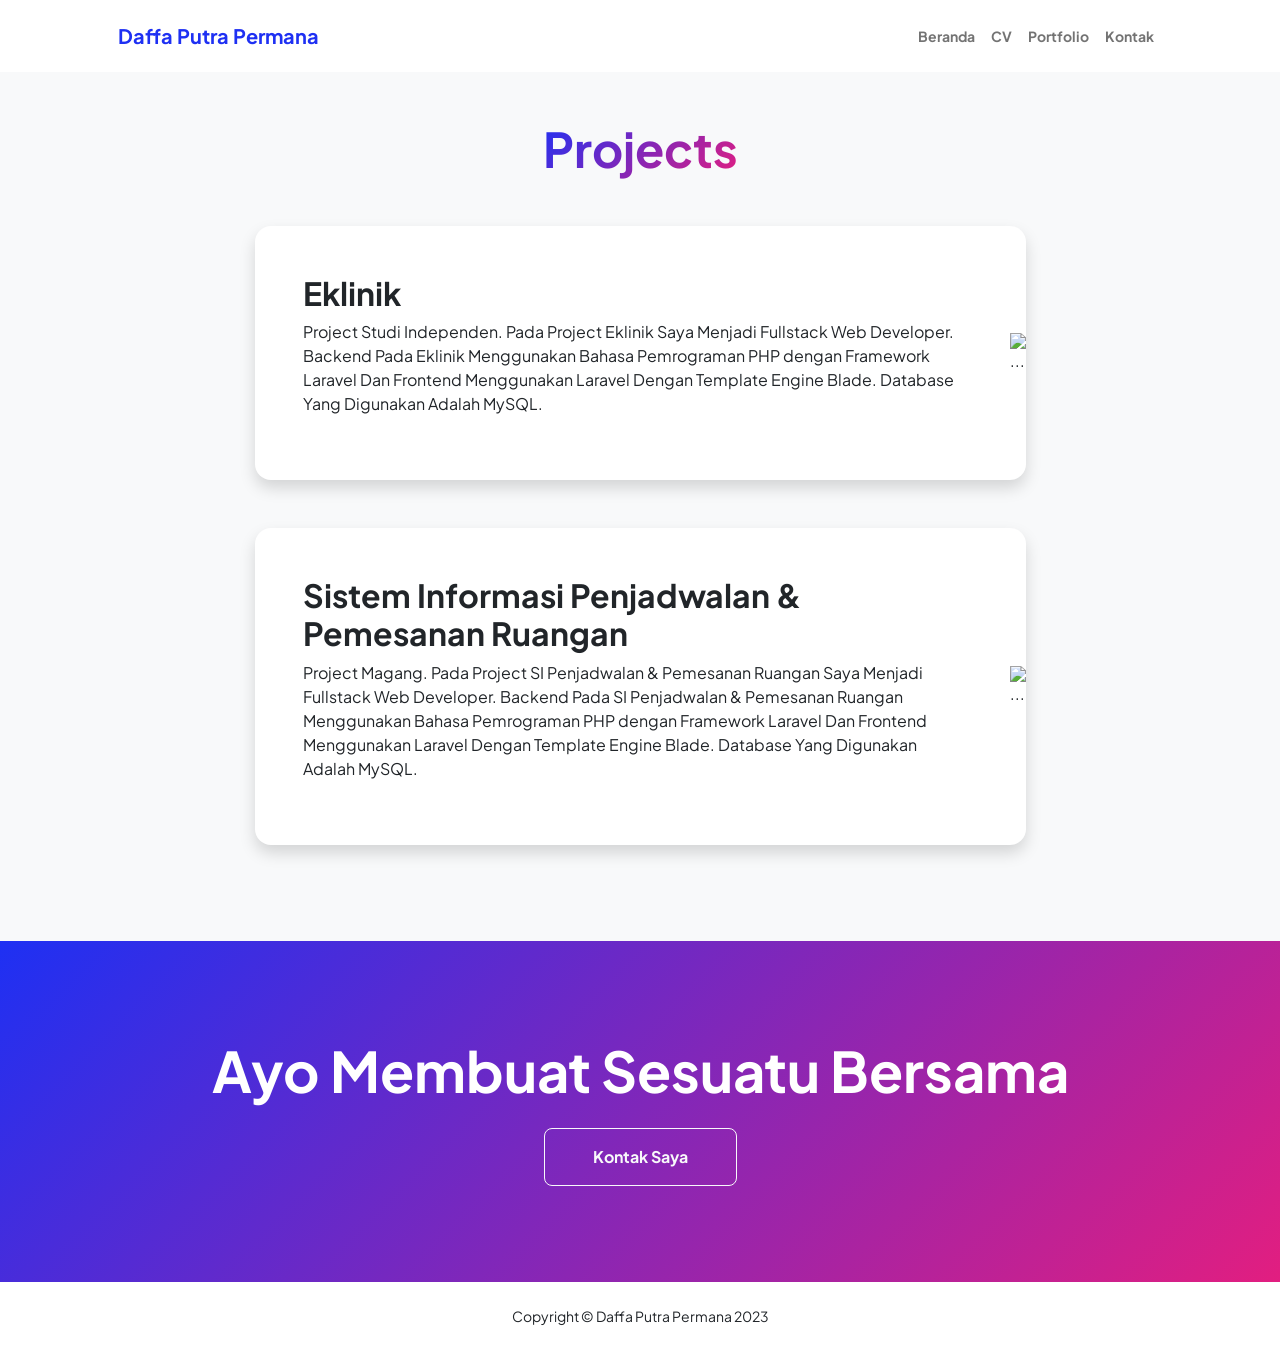
==== projects.html @ 00206218 "first commit" ====
<!DOCTYPE html>
<html lang="en">
  <head>
    <meta charset="utf-8" />
    <meta name="viewport" content="width=device-width, initial-scale=1, shrink-to-fit=no" />
    <meta name="description" content="" />
    <meta name="author" content="" />
    <title>Portfolio | Daffa Putra Permana</title>
    <!-- Favicon-->
    <link rel="icon" type="image/x-icon" href="assets/favicon.ico" />
    <!-- Custom Google font-->
    <link rel="preconnect" href="https://fonts.googleapis.com" />
    <link rel="preconnect" href="https://fonts.gstatic.com" crossorigin />
    <link href="https://fonts.googleapis.com/css2?family=Plus+Jakarta+Sans:wght@100;200;300;400;500;600;700;800;900&amp;display=swap" rel="stylesheet" />
    <!-- Bootstrap icons-->
    <link href="https://cdn.jsdelivr.net/npm/bootstrap-icons@1.8.1/font/bootstrap-icons.css" rel="stylesheet" />
    <!-- Core theme CSS (includes Bootstrap)-->
    <link href="css/styles.css" rel="stylesheet" />
  </head>
  <body class="d-flex flex-column h-100 bg-light">
    <main class="flex-shrink-0">
      <!-- Navigation-->
      <nav class="navbar navbar-expand-lg navbar-light bg-white py-3">
        <div class="container px-5">
          <a class="navbar-brand" href="index.html"><span class="fw-bolder text-primary">Daffa Putra Permana</span></a>
          <button class="navbar-toggler" type="button" data-bs-toggle="collapse" data-bs-target="#navbarSupportedContent" aria-controls="navbarSupportedContent" aria-expanded="false" aria-label="Toggle navigation">
            <span class="navbar-toggler-icon"></span>
          </button>
          <div class="collapse navbar-collapse" id="navbarSupportedContent">
            <ul class="navbar-nav ms-auto mb-2 mb-lg-0 small fw-bolder">
              <li class="nav-item"><a class="nav-link" href="index.html">Beranda</a></li>
              <li class="nav-item"><a class="nav-link" href="resume.html">CV</a></li>
              <li class="nav-item"><a class="nav-link" href="projects.html">Portfolio</a></li>
              <li class="nav-item"><a class="nav-link" href="contact.html">Kontak</a></li>
            </ul>
          </div>
        </div>
      </nav>
      <!-- Projects Section-->
      <section class="py-5">
        <div class="container px-5 mb-5">
          <div class="text-center mb-5">
            <h1 class="display-5 fw-bolder mb-0"><span class="text-gradient d-inline">Projects</span></h1>
          </div>
          <div class="row gx-5 justify-content-center">
            <div class="col-lg-11 col-xl-9 col-xxl-8">
              <!-- Project Card 1-->
              <div class="card overflow-hidden shadow rounded-4 border-0 mb-5">
                <div class="card-body p-0">
                  <div class="d-flex align-items-center">
                    <div class="p-5">
                      <h2 class="fw-bolder">Eklinik</h2>
                      <p>
                        Project Studi Independen. Pada Project Eklinik Saya Menjadi Fullstack Web Developer. Backend Pada Eklinik Menggunakan Bahasa Pemrograman PHP dengan Framework Laravel Dan Frontend Menggunakan Laravel Dengan Template Engine Blade.
                        Database Yang Digunakan Adalah MySQL.
                      </p>
                    </div>
                    <img class="img-fluid" src="https://dummyimage.com/300x400/343a40/6c757d" alt="..." />
                  </div>
                </div>
              </div>
              <!-- Project Card 2-->
              <div class="card overflow-hidden shadow rounded-4 border-0">
                <div class="card-body p-0">
                  <div class="d-flex align-items-center">
                    <div class="p-5">
                      <h2 class="fw-bolder">Sistem Informasi Penjadwalan & Pemesanan Ruangan</h2>
                      <p>
                        Project Magang. Pada Project SI Penjadwalan & Pemesanan Ruangan Saya Menjadi Fullstack Web Developer. Backend Pada SI Penjadwalan & Pemesanan Ruangan Menggunakan Bahasa Pemrograman PHP dengan Framework Laravel Dan Frontend Menggunakan
                        Laravel Dengan Template Engine Blade. Database Yang Digunakan Adalah MySQL.
                      </p>
                    </div>
                    <img class="img-fluid" src="https://dummyimage.com/300x400/343a40/6c757d" alt="..." />
                  </div>
                </div>
              </div>
            </div>
          </div>
        </div>
      </section>
      <!-- Call to action section-->
      <section class="py-5 bg-gradient-primary-to-secondary text-white">
        <div class="container px-5 my-5">
          <div class="text-center">
            <h2 class="display-4 fw-bolder mb-4">Ayo Membuat Sesuatu Bersama</h2>
            <a class="btn btn-outline-light btn-lg px-5 py-3 fs-6 fw-bolder" href="contact.html">Kontak Saya</a>
          </div>
        </div>
      </section>
    </main>
    <!-- Footer-->
    <footer class="bg-white py-4 mt-auto">
      <div class="container px-5">
        <div class="row align-items-center justify-content-center flex-sm-row">
          <div class="col-auto"><div class="small m-0">Copyright &copy; Daffa Putra Permana 2023</div></div>
        </div>
      </div>
    </footer>
    <!-- Bootstrap core JS-->
    <script src="https://cdn.jsdelivr.net/npm/bootstrap@5.2.3/dist/js/bootstrap.bundle.min.js"></script>
    <!-- Core theme JS-->
    <script src="js/scripts.js"></script>
  </body>
</html>
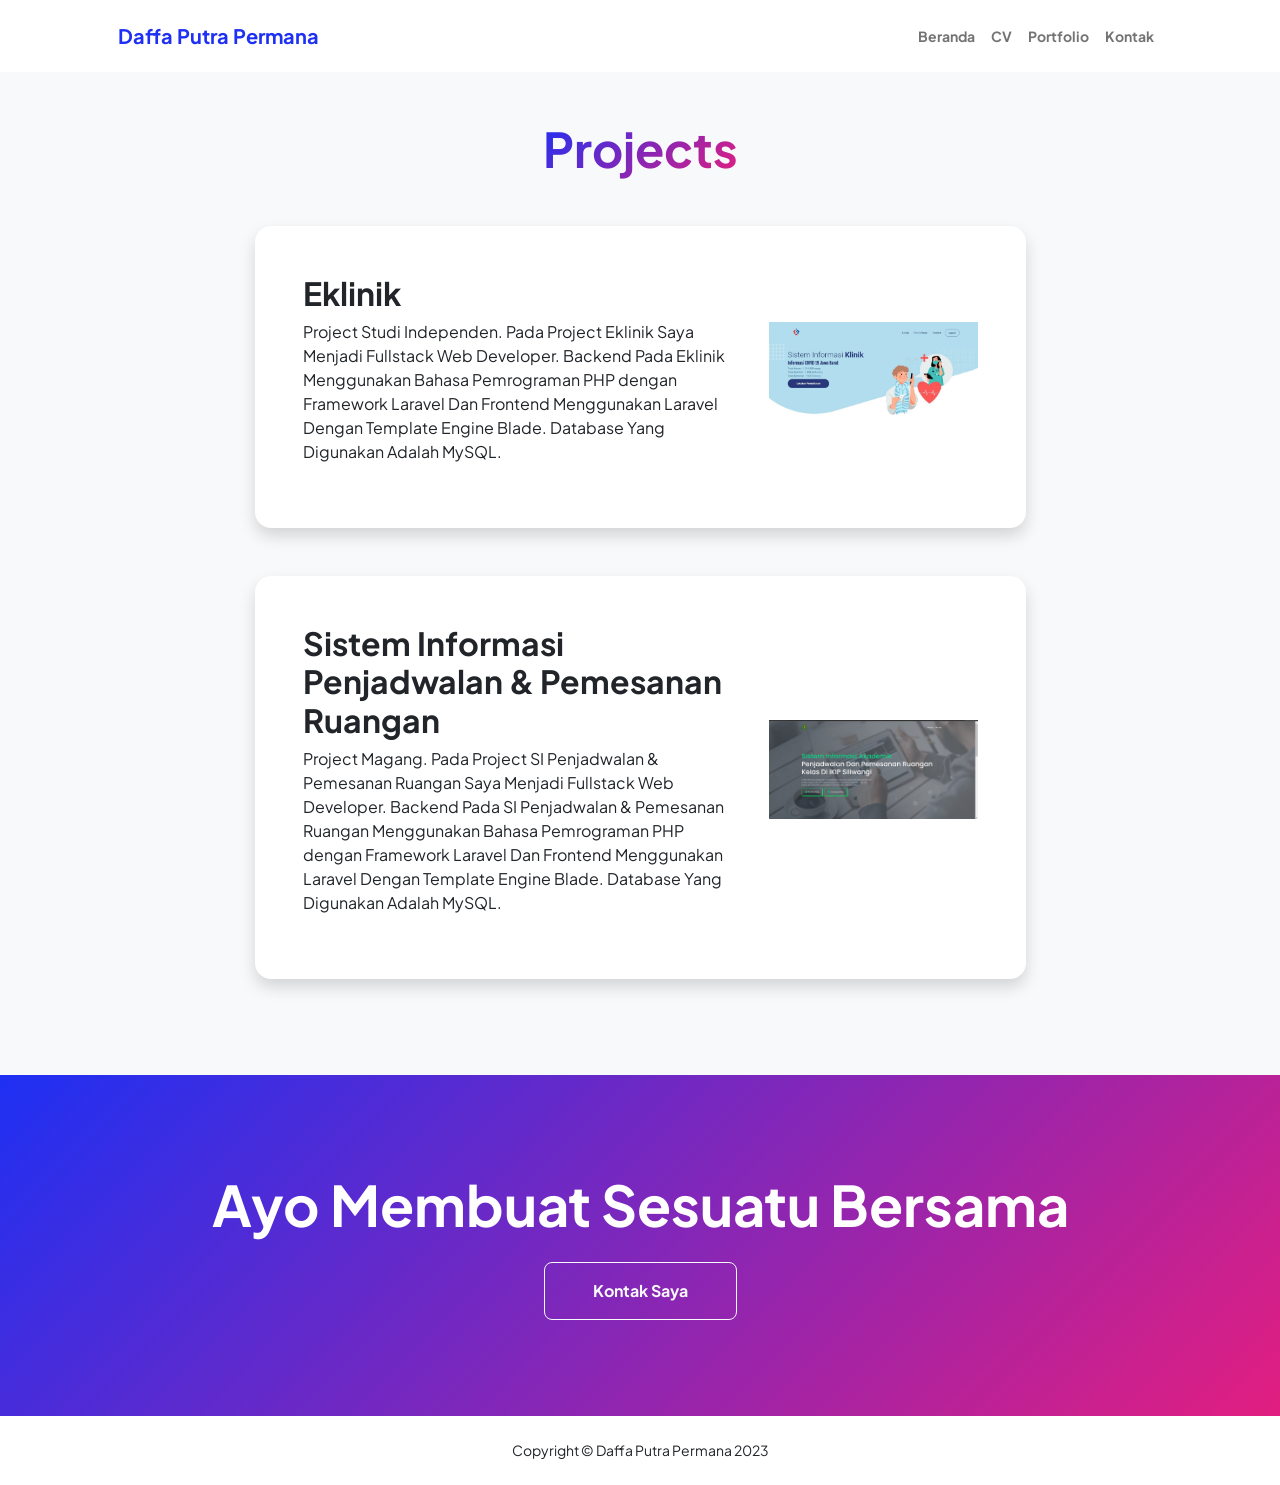
==== commit c4476238: "fixing" ====
--- a/projects.html
+++ b/projects.html
@@ -49,13 +49,21 @@
                 <div class="card-body p-0">
                   <div class="d-flex align-items-center">
                     <div class="p-5">
-                      <h2 class="fw-bolder">Eklinik</h2>
-                      <p>
-                        Project Studi Independen. Pada Project Eklinik Saya Menjadi Fullstack Web Developer. Backend Pada Eklinik Menggunakan Bahasa Pemrograman PHP dengan Framework Laravel Dan Frontend Menggunakan Laravel Dengan Template Engine Blade.
-                        Database Yang Digunakan Adalah MySQL.
-                      </p>
+                      <div class="row">
+                        <div class="col-lg-8">
+                          <h2 class="fw-bolder">Eklinik</h2>
+                          <p>
+                            Project Studi Independen. Pada Project Eklinik Saya Menjadi Fullstack Web Developer. Backend Pada Eklinik Menggunakan Bahasa Pemrograman PHP dengan Framework Laravel Dan Frontend Menggunakan Laravel Dengan Template Engine Blade.
+                            Database Yang Digunakan Adalah MySQL.
+                          </p>
+                        </div>
+                        <div class="col-lg-4">
+                          <br />
+                          <br />
+                          <img class="img-fluid" src="assets/eklinik.jpg" alt="..." />
+                        </div>
+                      </div>
                     </div>
-                    <img class="img-fluid" src="https://dummyimage.com/300x400/343a40/6c757d" alt="..." />
                   </div>
                 </div>
               </div>
@@ -64,13 +72,24 @@
                 <div class="card-body p-0">
                   <div class="d-flex align-items-center">
                     <div class="p-5">
-                      <h2 class="fw-bolder">Sistem Informasi Penjadwalan & Pemesanan Ruangan</h2>
-                      <p>
-                        Project Magang. Pada Project SI Penjadwalan & Pemesanan Ruangan Saya Menjadi Fullstack Web Developer. Backend Pada SI Penjadwalan & Pemesanan Ruangan Menggunakan Bahasa Pemrograman PHP dengan Framework Laravel Dan Frontend Menggunakan
-                        Laravel Dengan Template Engine Blade. Database Yang Digunakan Adalah MySQL.
-                      </p>
+                      <div class="row">
+                        <div class="col-lg-8">
+                          <h2 class="fw-bolder">Sistem Informasi Penjadwalan & Pemesanan Ruangan</h2>
+                          <p>
+                            Project Magang. Pada Project SI Penjadwalan & Pemesanan Ruangan Saya Menjadi Fullstack Web Developer. Backend Pada SI Penjadwalan & Pemesanan Ruangan Menggunakan Bahasa Pemrograman PHP dengan Framework Laravel Dan Frontend
+                            Menggunakan Laravel Dengan Template Engine Blade. Database Yang Digunakan Adalah MySQL.
+                          </p>
+                        </div>
+                        <div class="col-lg-4">
+                          <br />
+                          <br />
+                          <br />
+                          <br />
+
+                          <img class="img-fluid" src="assets/si_pemesanan_ruangan.png" alt="..." />
+                        </div>
+                      </div>
                     </div>
-                    <img class="img-fluid" src="https://dummyimage.com/300x400/343a40/6c757d" alt="..." />
                   </div>
                 </div>
               </div>
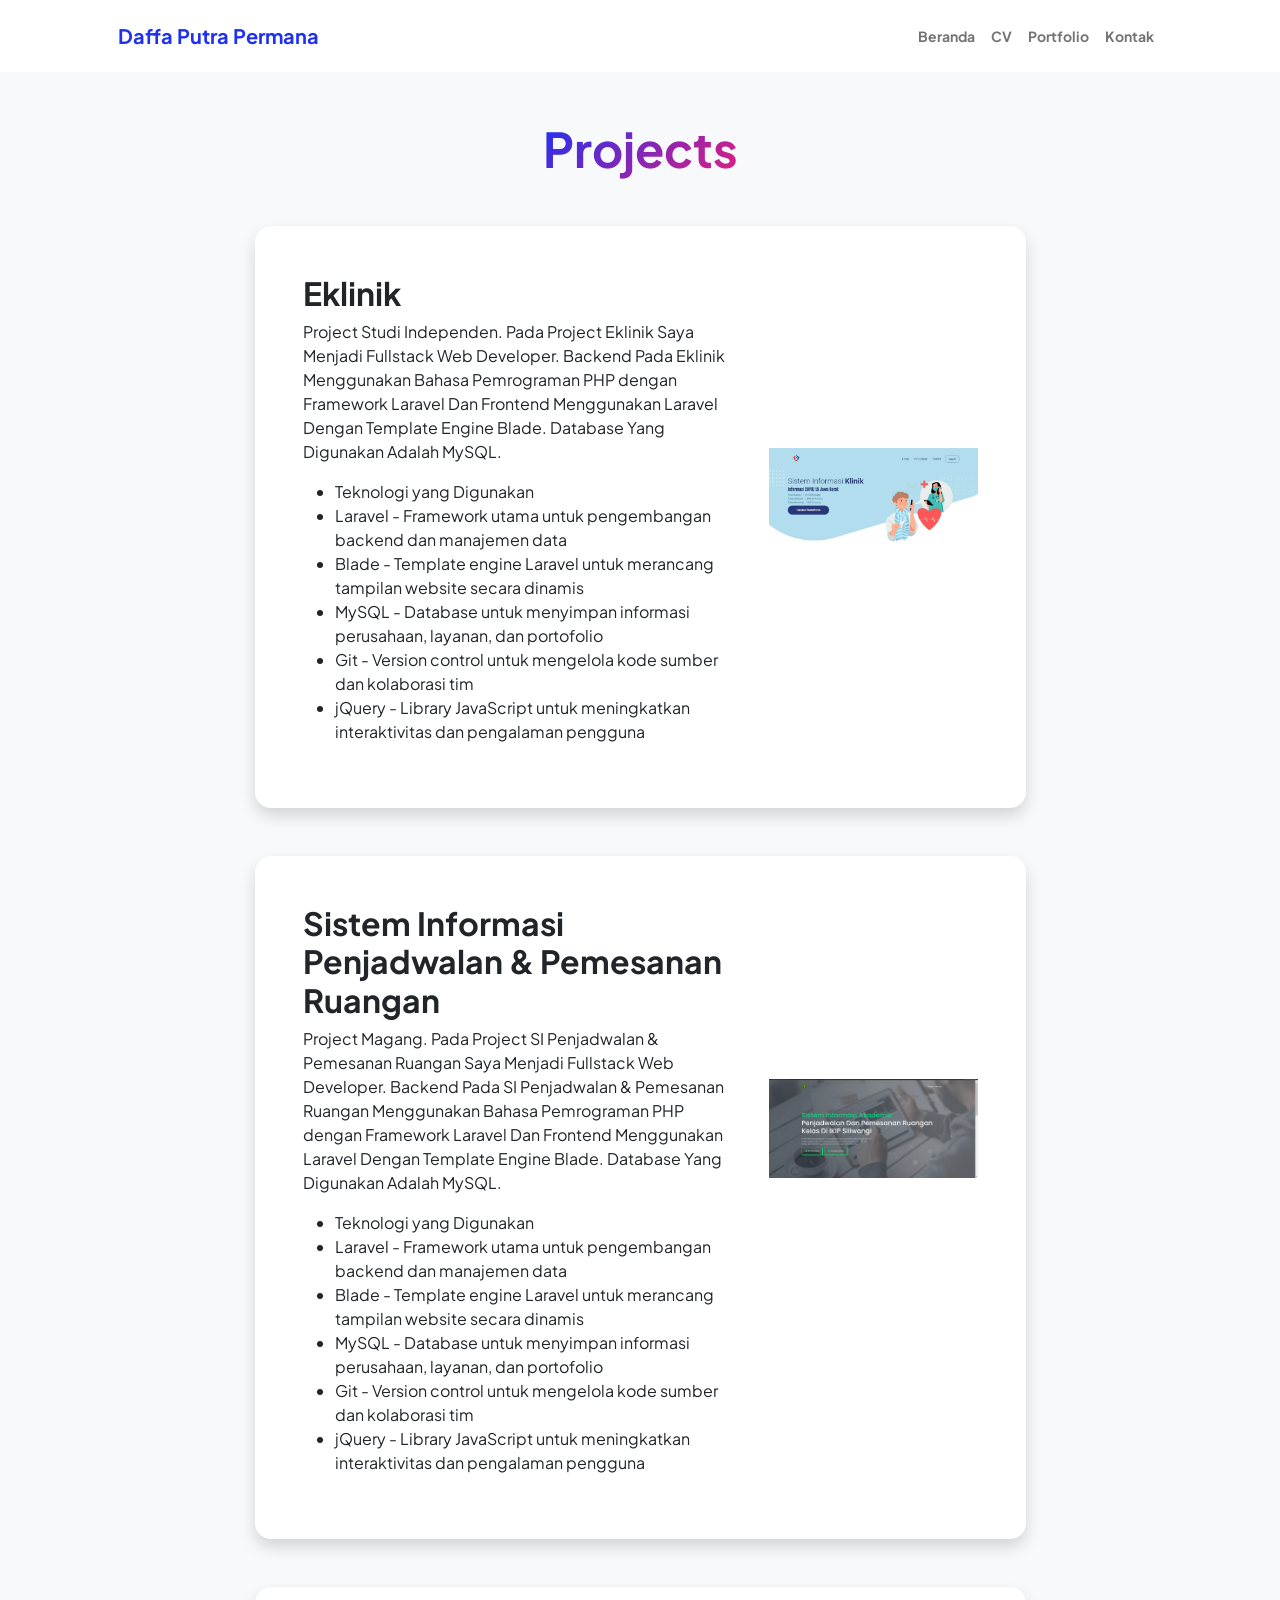
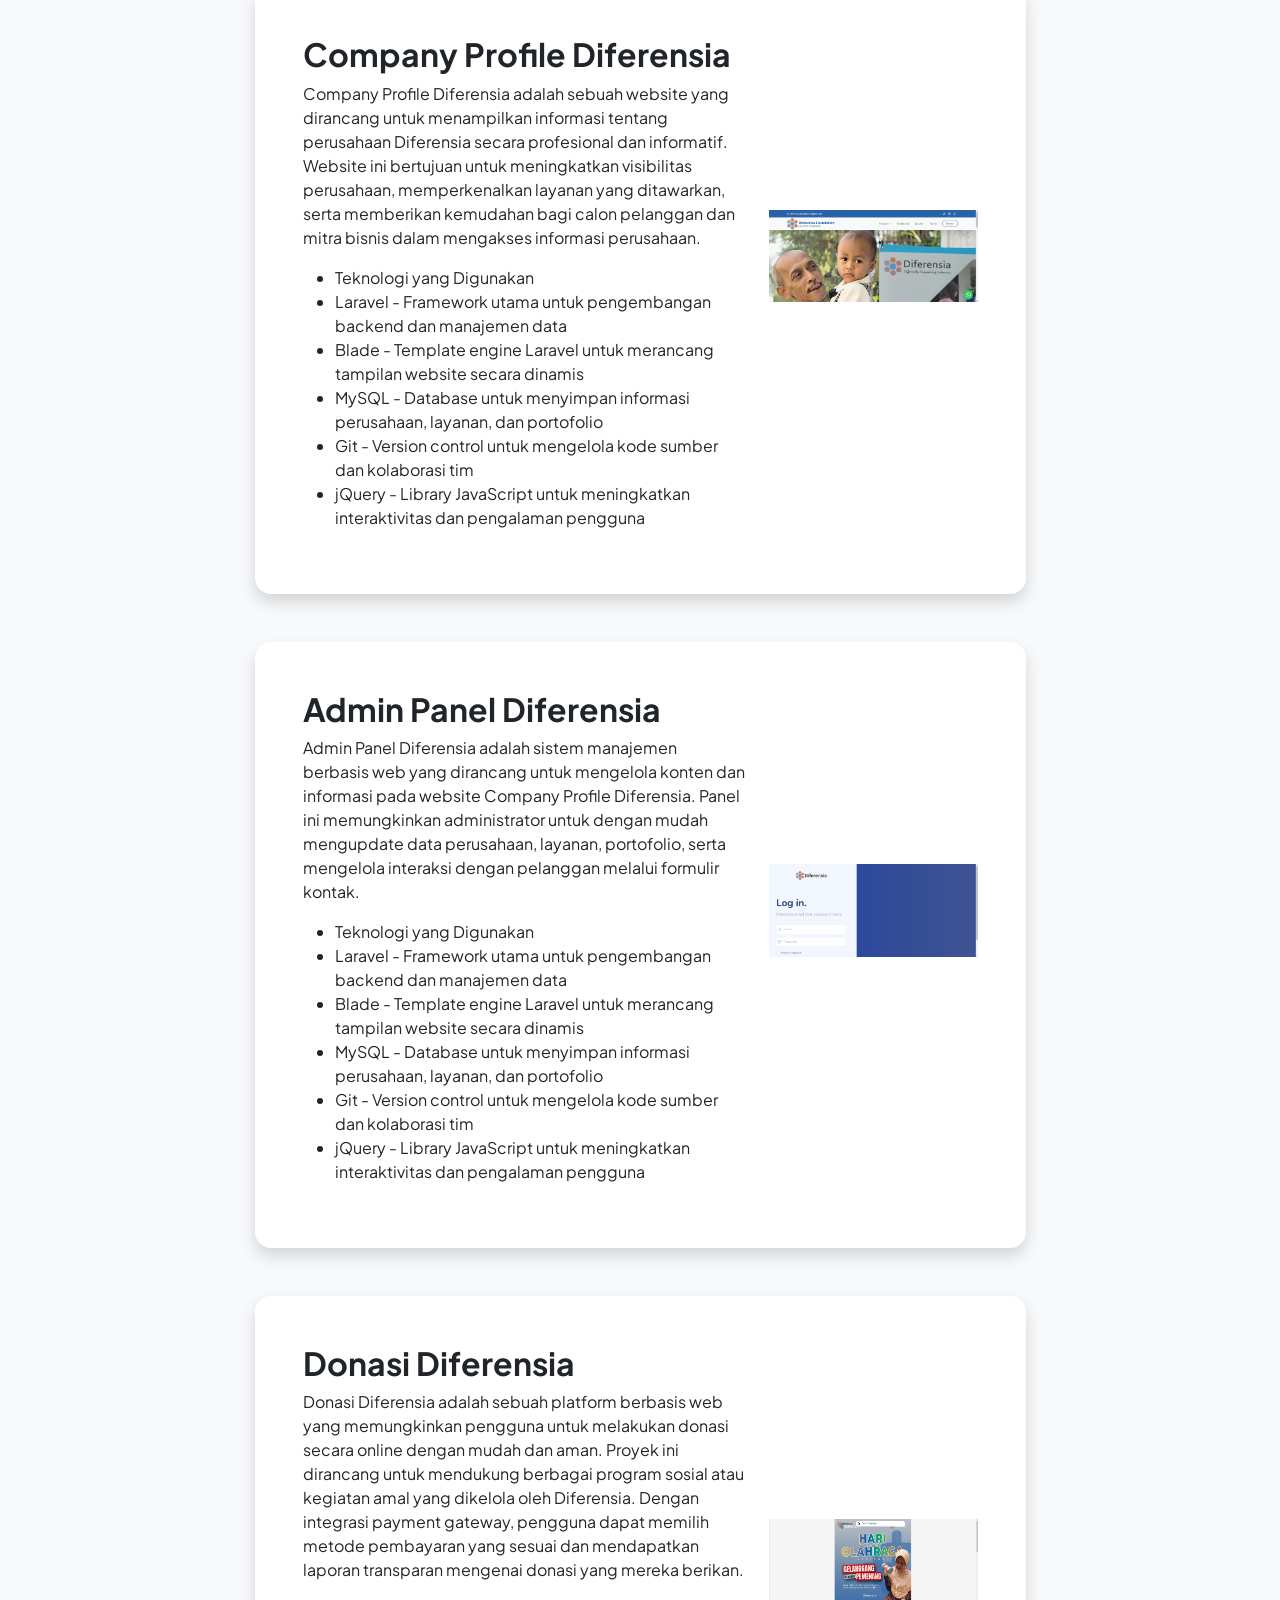
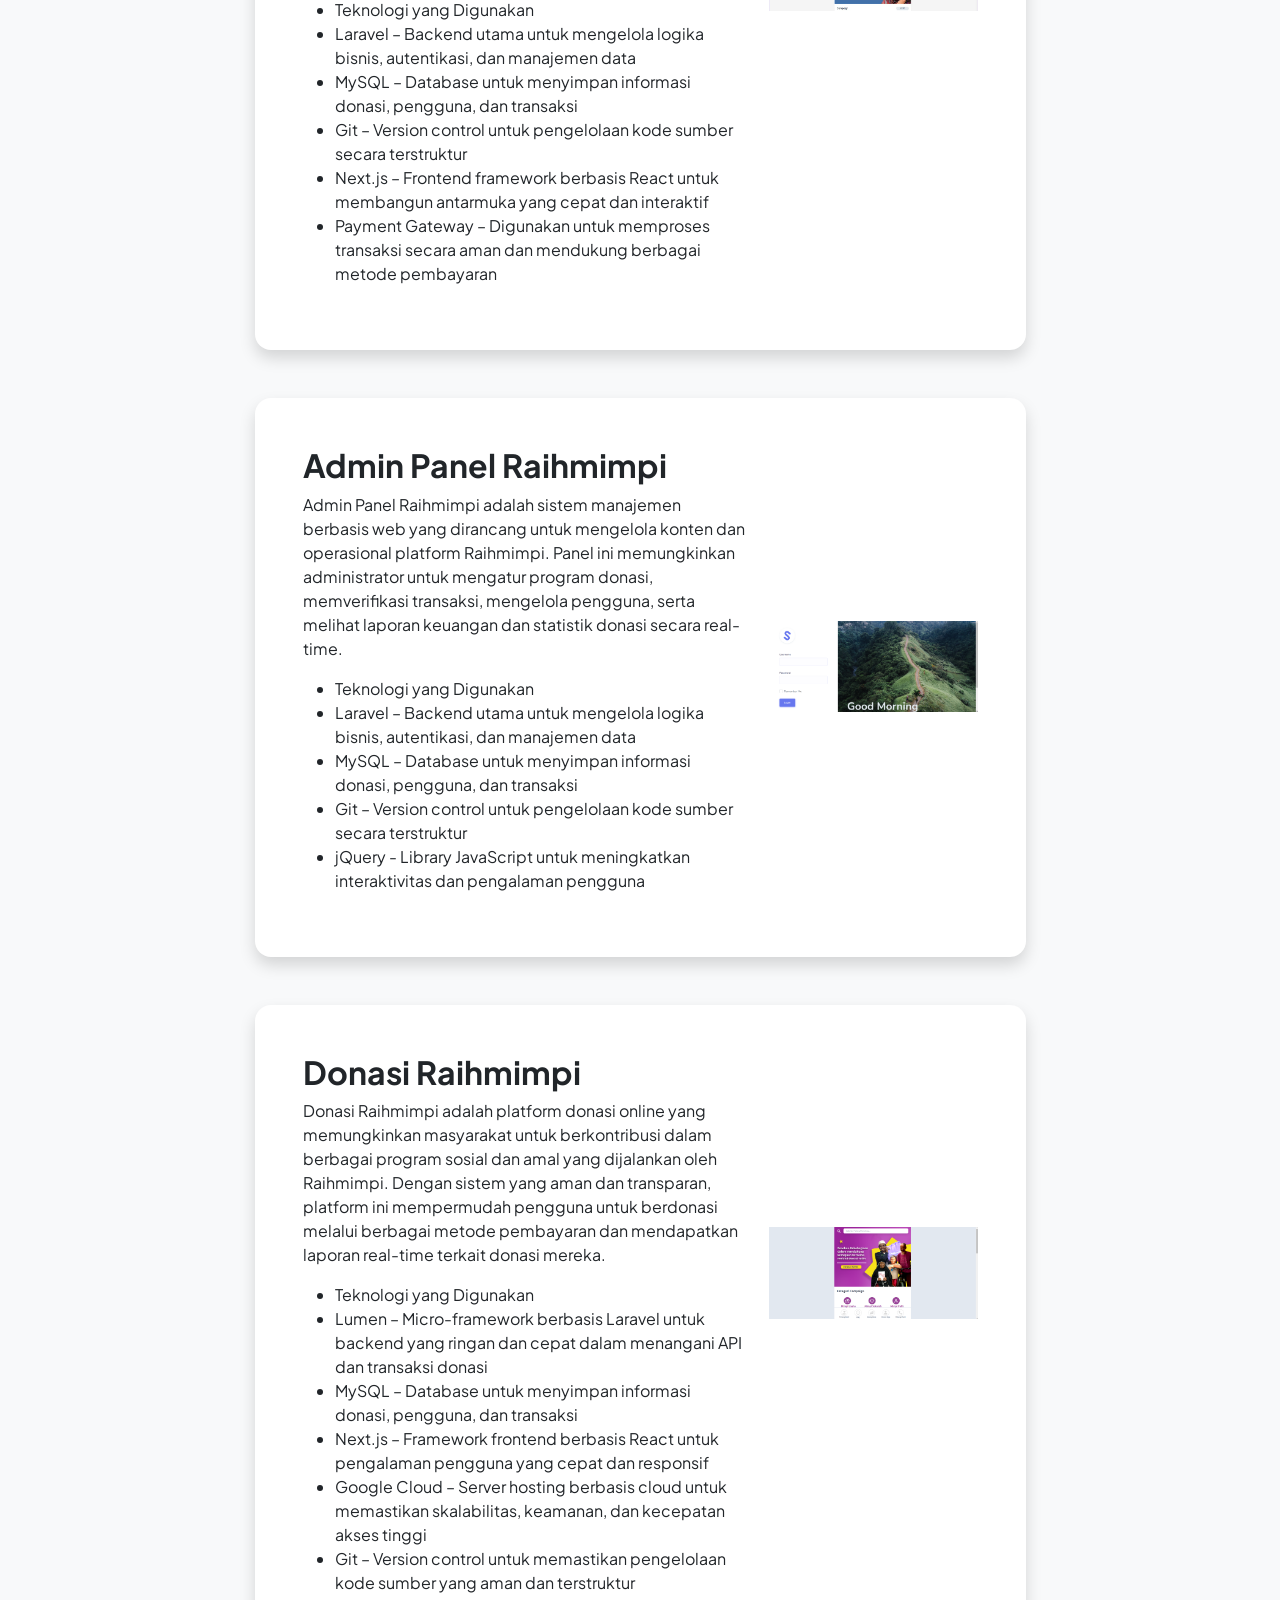
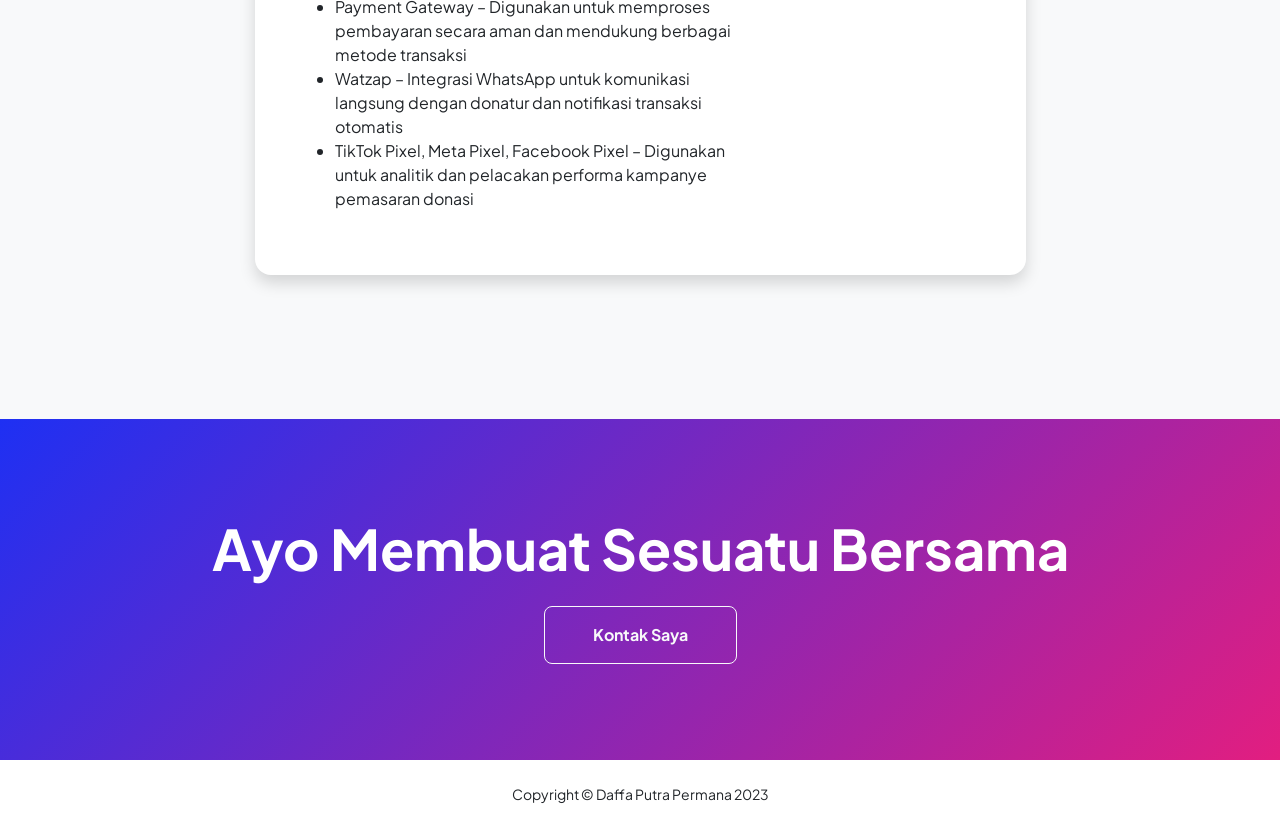
==== commit da36db20: "tambah project" ====
--- a/projects.html
+++ b/projects.html
@@ -44,7 +44,7 @@
           </div>
           <div class="row gx-5 justify-content-center">
             <div class="col-lg-11 col-xl-9 col-xxl-8">
-              <!-- Project Card 1-->
+              <!-- Project Card Eklinik-->
               <div class="card overflow-hidden shadow rounded-4 border-0 mb-5">
                 <div class="card-body p-0">
                   <div class="d-flex align-items-center">
@@ -56,10 +56,16 @@
                             Project Studi Independen. Pada Project Eklinik Saya Menjadi Fullstack Web Developer. Backend Pada Eklinik Menggunakan Bahasa Pemrograman PHP dengan Framework Laravel Dan Frontend Menggunakan Laravel Dengan Template Engine Blade.
                             Database Yang Digunakan Adalah MySQL.
                           </p>
-                        </div>
-                        <div class="col-lg-4">
-                          <br />
-                          <br />
+                          <ul>
+                            <li>Teknologi yang Digunakan</li>
+                            <li>Laravel - Framework utama untuk pengembangan backend dan manajemen data</li>
+                            <li>Blade - Template engine Laravel untuk merancang tampilan website secara dinamis</li>
+                            <li>MySQL - Database untuk menyimpan informasi perusahaan, layanan, dan portofolio</li>
+                            <li>Git - Version control untuk mengelola kode sumber dan kolaborasi tim</li>
+                            <li>jQuery - Library JavaScript untuk meningkatkan interaktivitas dan pengalaman pengguna</li>
+                          </ul>
+                        </div>
+                        <div class="col-lg-4" style="margin-top: 25%">
                           <img class="img-fluid" src="assets/eklinik.jpg" alt="..." />
                         </div>
                       </div>
@@ -67,8 +73,8 @@
                   </div>
                 </div>
               </div>
-              <!-- Project Card 2-->
-              <div class="card overflow-hidden shadow rounded-4 border-0">
+              <!-- Project Card SI Penjadwalan & Pemesanan Ruangan-->
+              <div class="card overflow-hidden shadow rounded-4 border-0 mb-5">
                 <div class="card-body p-0">
                   <div class="d-flex align-items-center">
                     <div class="p-5">
@@ -79,14 +85,164 @@
                             Project Magang. Pada Project SI Penjadwalan & Pemesanan Ruangan Saya Menjadi Fullstack Web Developer. Backend Pada SI Penjadwalan & Pemesanan Ruangan Menggunakan Bahasa Pemrograman PHP dengan Framework Laravel Dan Frontend
                             Menggunakan Laravel Dengan Template Engine Blade. Database Yang Digunakan Adalah MySQL.
                           </p>
-                        </div>
-                        <div class="col-lg-4">
-                          <br />
-                          <br />
-                          <br />
-                          <br />
-
+                          <ul>
+                            <li>Teknologi yang Digunakan</li>
+                            <li>Laravel - Framework utama untuk pengembangan backend dan manajemen data</li>
+                            <li>Blade - Template engine Laravel untuk merancang tampilan website secara dinamis</li>
+                            <li>MySQL - Database untuk menyimpan informasi perusahaan, layanan, dan portofolio</li>
+                            <li>Git - Version control untuk mengelola kode sumber dan kolaborasi tim</li>
+                            <li>jQuery - Library JavaScript untuk meningkatkan interaktivitas dan pengalaman pengguna</li>
+                          </ul>
+                        </div>
+                        <div class="col-lg-4" style="margin-top: 25%">
                           <img class="img-fluid" src="assets/si_pemesanan_ruangan.png" alt="..." />
+                        </div>
+                      </div>
+                    </div>
+                  </div>
+                </div>
+              </div>
+              <!-- Project Card Company Profile Diferensia-->
+              <div class="card overflow-hidden shadow rounded-4 border-0 mb-5">
+                <div class="card-body p-0">
+                  <div class="d-flex align-items-center">
+                    <div class="p-5">
+                      <div class="row">
+                        <div class="col-lg-8">
+                          <h2 class="fw-bolder">Company Profile Diferensia</h2>
+                          <p>
+                            Company Profile Diferensia adalah sebuah website yang dirancang untuk menampilkan informasi tentang perusahaan Diferensia secara profesional dan informatif. Website ini bertujuan untuk meningkatkan visibilitas perusahaan,
+                            memperkenalkan layanan yang ditawarkan, serta memberikan kemudahan bagi calon pelanggan dan mitra bisnis dalam mengakses informasi perusahaan.
+                          </p>
+                          <ul>
+                            <li>Teknologi yang Digunakan</li>
+                            <li>Laravel - Framework utama untuk pengembangan backend dan manajemen data</li>
+                            <li>Blade - Template engine Laravel untuk merancang tampilan website secara dinamis</li>
+                            <li>MySQL - Database untuk menyimpan informasi perusahaan, layanan, dan portofolio</li>
+                            <li>Git - Version control untuk mengelola kode sumber dan kolaborasi tim</li>
+                            <li>jQuery - Library JavaScript untuk meningkatkan interaktivitas dan pengalaman pengguna</li>
+                          </ul>
+                        </div>
+                        <div class="col-lg-4" style="margin-top: 25%">
+                          <img class="img-fluid" src="assets/project_companyprofiledf.png" alt="..." />
+                        </div>
+                      </div>
+                    </div>
+                  </div>
+                </div>
+              </div>
+              <!-- Project Card Admin panel DF-->
+              <div class="card overflow-hidden shadow rounded-4 border-0 mb-5">
+                <div class="card-body p-0">
+                  <div class="d-flex align-items-center">
+                    <div class="p-5">
+                      <div class="row">
+                        <div class="col-lg-8">
+                          <h2 class="fw-bolder">Admin Panel Diferensia</h2>
+                          <p>
+                            Admin Panel Diferensia adalah sistem manajemen berbasis web yang dirancang untuk mengelola konten dan informasi pada website Company Profile Diferensia. Panel ini memungkinkan administrator untuk dengan mudah mengupdate data
+                            perusahaan, layanan, portofolio, serta mengelola interaksi dengan pelanggan melalui formulir kontak.
+                          </p>
+                          <ul>
+                            <li>Teknologi yang Digunakan</li>
+                            <li>Laravel - Framework utama untuk pengembangan backend dan manajemen data</li>
+                            <li>Blade - Template engine Laravel untuk merancang tampilan website secara dinamis</li>
+                            <li>MySQL - Database untuk menyimpan informasi perusahaan, layanan, dan portofolio</li>
+                            <li>Git - Version control untuk mengelola kode sumber dan kolaborasi tim</li>
+                            <li>jQuery - Library JavaScript untuk meningkatkan interaktivitas dan pengalaman pengguna</li>
+                          </ul>
+                        </div>
+                        <div class="col-lg-4" style="margin-top: 25%">
+                          <img class="img-fluid" src="assets/project-adminpaneldf.png" alt="..." />
+                        </div>
+                      </div>
+                    </div>
+                  </div>
+                </div>
+              </div>
+              <!-- Project Card Donasi DF-->
+              <div class="card overflow-hidden shadow rounded-4 border-0 mb-5">
+                <div class="card-body p-0">
+                  <div class="d-flex align-items-center">
+                    <div class="p-5">
+                      <div class="row">
+                        <div class="col-lg-8">
+                          <h2 class="fw-bolder">Donasi Diferensia</h2>
+                          <p>
+                            Donasi Diferensia adalah sebuah platform berbasis web yang memungkinkan pengguna untuk melakukan donasi secara online dengan mudah dan aman. Proyek ini dirancang untuk mendukung berbagai program sosial atau kegiatan amal yang
+                            dikelola oleh Diferensia. Dengan integrasi payment gateway, pengguna dapat memilih metode pembayaran yang sesuai dan mendapatkan laporan transparan mengenai donasi yang mereka berikan.
+                          </p>
+                          <ul>
+                            <li>Teknologi yang Digunakan</li>
+                            <li>Laravel – Backend utama untuk mengelola logika bisnis, autentikasi, dan manajemen data</li>
+                            <li>MySQL – Database untuk menyimpan informasi donasi, pengguna, dan transaksi</li>
+                            <li>Git – Version control untuk pengelolaan kode sumber secara terstruktur</li>
+                            <li>Next.js – Frontend framework berbasis React untuk membangun antarmuka yang cepat dan interaktif</li>
+                            <li>Payment Gateway – Digunakan untuk memproses transaksi secara aman dan mendukung berbagai metode pembayaran</li>
+                          </ul>
+                        </div>
+                        <div class="col-lg-4" style="margin-top: 25%">
+                          <img class="img-fluid" src="assets/project-donasidf.png" alt="..." />
+                        </div>
+                      </div>
+                    </div>
+                  </div>
+                </div>
+              </div>
+              <!-- Project Card Admin Panel RM-->
+              <div class="card overflow-hidden shadow rounded-4 border-0 mb-5">
+                <div class="card-body p-0">
+                  <div class="d-flex align-items-center">
+                    <div class="p-5">
+                      <div class="row">
+                        <div class="col-lg-8">
+                          <h2 class="fw-bolder">Admin Panel Raihmimpi</h2>
+                          <p>
+                            Admin Panel Raihmimpi adalah sistem manajemen berbasis web yang dirancang untuk mengelola konten dan operasional platform Raihmimpi. Panel ini memungkinkan administrator untuk mengatur program donasi, memverifikasi transaksi,
+                            mengelola pengguna, serta melihat laporan keuangan dan statistik donasi secara real-time.
+                          </p>
+                          <ul>
+                            <li>Teknologi yang Digunakan</li>
+                            <li>Laravel – Backend utama untuk mengelola logika bisnis, autentikasi, dan manajemen data</li>
+                            <li>MySQL – Database untuk menyimpan informasi donasi, pengguna, dan transaksi</li>
+                            <li>Git – Version control untuk pengelolaan kode sumber secara terstruktur</li>
+                            <li>jQuery - Library JavaScript untuk meningkatkan interaktivitas dan pengalaman pengguna</li>
+                          </ul>
+                        </div>
+                        <div class="col-lg-4" style="margin-top: 25%">
+                          <img class="img-fluid" src="assets/project-adminpanelrm.png" alt="..." />
+                        </div>
+                      </div>
+                    </div>
+                  </div>
+                </div>
+              </div>
+              <!-- Project Card Donasi RM-->
+              <div class="card overflow-hidden shadow rounded-4 border-0 mb-5">
+                <div class="card-body p-0">
+                  <div class="d-flex align-items-center">
+                    <div class="p-5">
+                      <div class="row">
+                        <div class="col-lg-8">
+                          <h2 class="fw-bolder">Donasi Raihmimpi</h2>
+                          <p>
+                            Donasi Raihmimpi adalah platform donasi online yang memungkinkan masyarakat untuk berkontribusi dalam berbagai program sosial dan amal yang dijalankan oleh Raihmimpi. Dengan sistem yang aman dan transparan, platform ini mempermudah
+                            pengguna untuk berdonasi melalui berbagai metode pembayaran dan mendapatkan laporan real-time terkait donasi mereka.
+                          </p>
+                          <ul>
+                            <li>Teknologi yang Digunakan</li>
+                            <li>Lumen – Micro-framework berbasis Laravel untuk backend yang ringan dan cepat dalam menangani API dan transaksi donasi</li>
+                            <li>MySQL – Database untuk menyimpan informasi donasi, pengguna, dan transaksi</li>
+                            <li>Next.js – Framework frontend berbasis React untuk pengalaman pengguna yang cepat dan responsif</li>
+                            <li>Google Cloud – Server hosting berbasis cloud untuk memastikan skalabilitas, keamanan, dan kecepatan akses tinggi</li>
+                            <li>Git – Version control untuk memastikan pengelolaan kode sumber yang aman dan terstruktur</li>
+                            <li>Payment Gateway – Digunakan untuk memproses pembayaran secara aman dan mendukung berbagai metode transaksi</li>
+                            <li>Watzap – Integrasi WhatsApp untuk komunikasi langsung dengan donatur dan notifikasi transaksi otomatis</li>
+                            <li>TikTok Pixel, Meta Pixel, Facebook Pixel – Digunakan untuk analitik dan pelacakan performa kampanye pemasaran donasi</li>
+                          </ul>
+                        </div>
+                        <div class="col-lg-4" style="margin-top: 25%">
+                          <img class="img-fluid" src="assets/projectrm.png" alt="..." />
                         </div>
                       </div>
                     </div>
